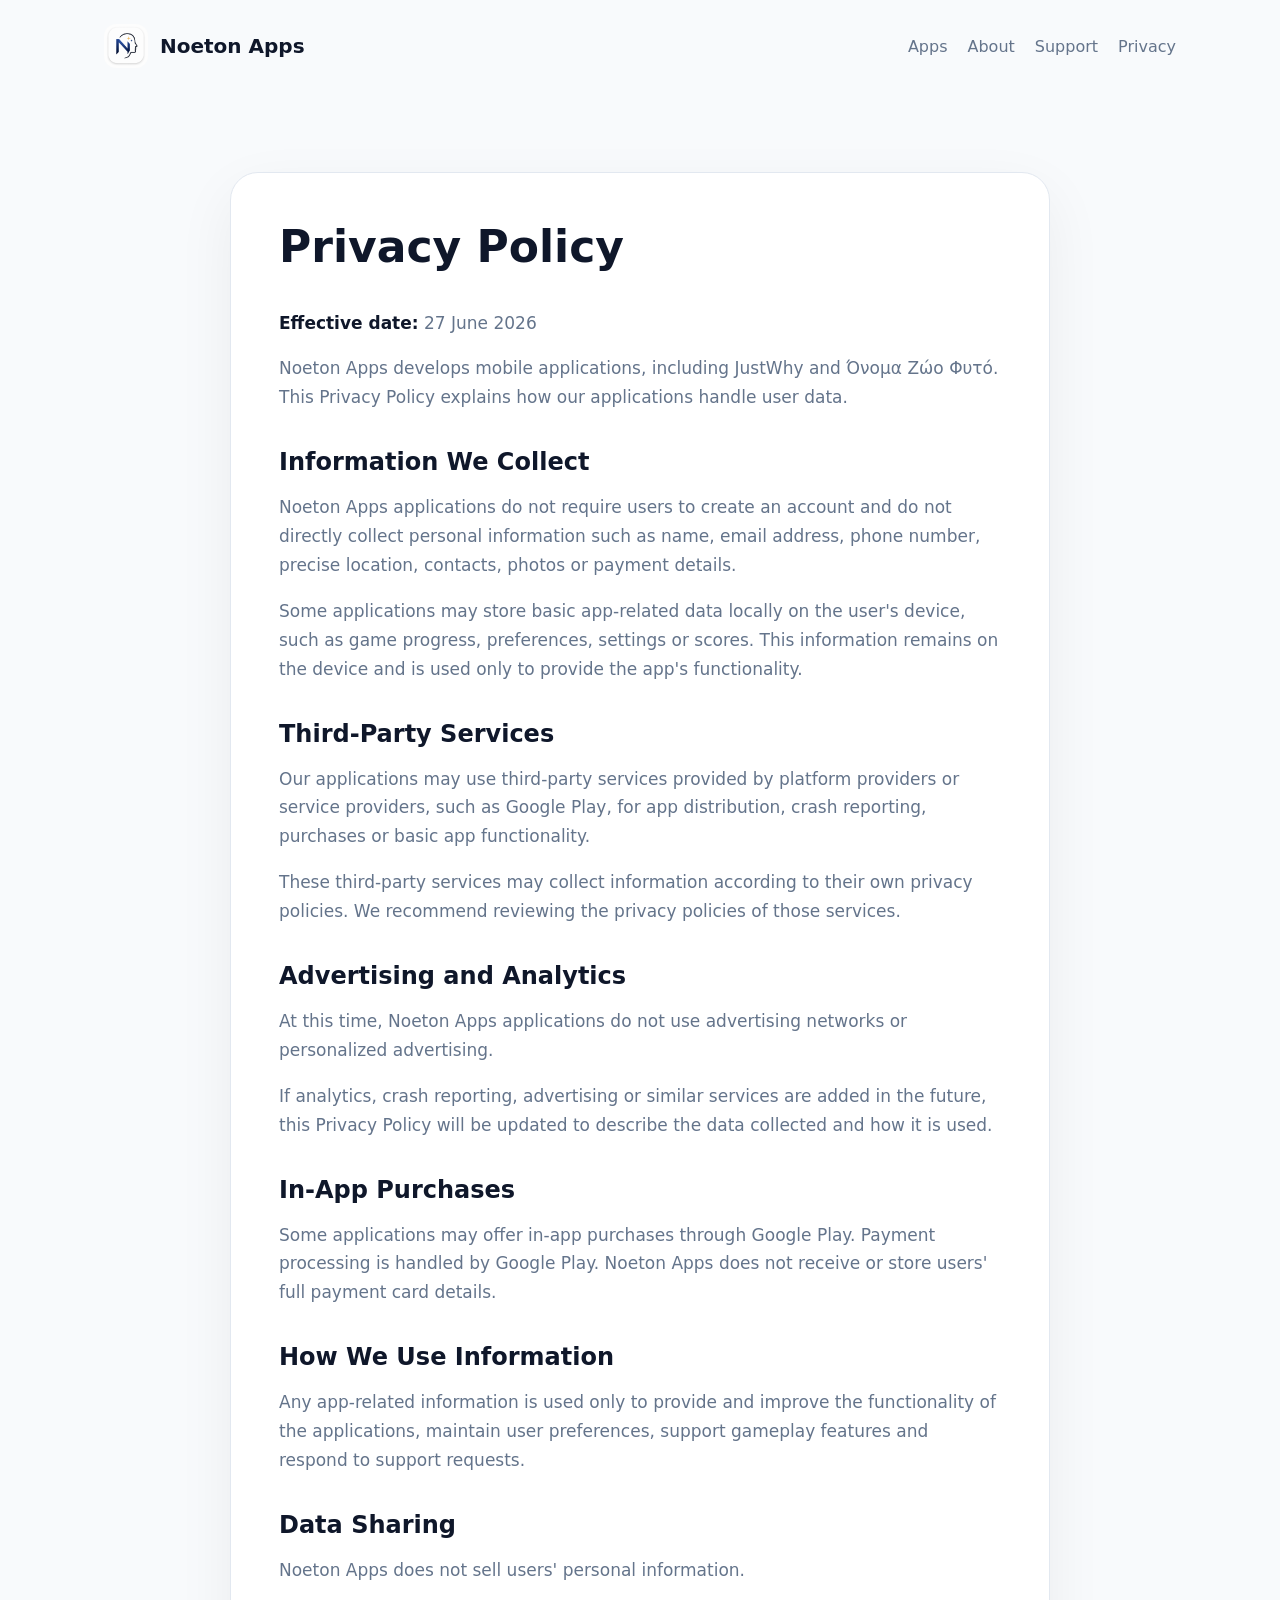
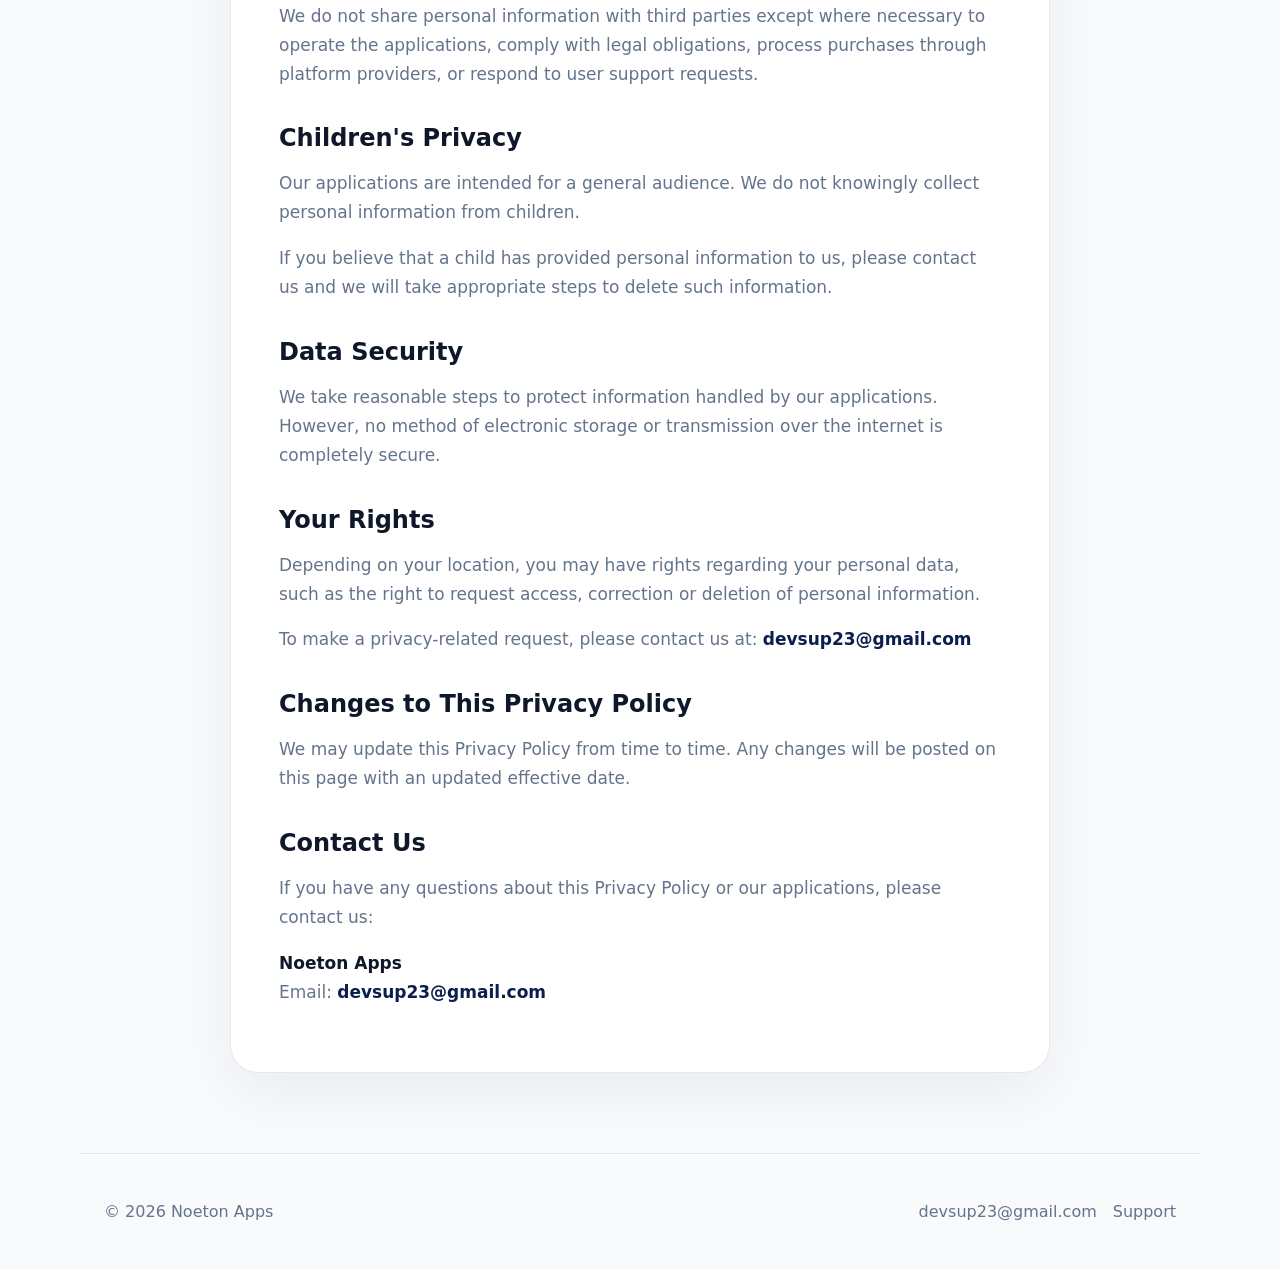
==== privacy.html @ cc123262 "Initial Noeton Apps website" ====
<!DOCTYPE html>
<html lang="el">
<head>
  <meta charset="UTF-8" />
  <meta name="viewport" content="width=device-width, initial-scale=1.0" />

  <title>Privacy Policy - Noeton Apps</title>
  <meta name="description" content="Privacy Policy for Noeton Apps applications." />

  <link rel="stylesheet" href="css/style.css" />
</head>
<body>

  <header class="site-header">
    <a class="brand" href="index.html">
      <img src="images/noeton-icon.png" alt="Noeton Apps logo" class="brand-logo">
      <span>Noeton Apps</span>
    </a>

    <nav>
      <a href="index.html#apps">Apps</a>
      <a href="index.html#about">About</a>
      <a href="support.html">Support</a>
      <a href="privacy.html">Privacy</a>
    </nav>
  </header>

  <main>
    <section class="section page-content">
      <h1>Privacy Policy</h1>

      <p><strong>Effective date:</strong> 27 June 2026</p>

      <p>
        Noeton Apps develops mobile applications, including JustWhy and Όνομα Ζώο Φυτό.
        This Privacy Policy explains how our applications handle user data.
      </p>

      <h2>Information We Collect</h2>

      <p>
        Noeton Apps applications do not require users to create an account and do not directly
        collect personal information such as name, email address, phone number, precise location,
        contacts, photos or payment details.
      </p>

      <p>
        Some applications may store basic app-related data locally on the user's device, such as
        game progress, preferences, settings or scores. This information remains on the device
        and is used only to provide the app's functionality.
      </p>

      <h2>Third-Party Services</h2>

      <p>
        Our applications may use third-party services provided by platform providers or service
        providers, such as Google Play, for app distribution, crash reporting, purchases or basic
        app functionality.
      </p>

      <p>
        These third-party services may collect information according to their own privacy policies.
        We recommend reviewing the privacy policies of those services.
      </p>

      <h2>Advertising and Analytics</h2>

      <p>
        At this time, Noeton Apps applications do not use advertising networks or personalized
        advertising.
      </p>

      <p>
        If analytics, crash reporting, advertising or similar services are added in the future,
        this Privacy Policy will be updated to describe the data collected and how it is used.
      </p>

      <h2>In-App Purchases</h2>

      <p>
        Some applications may offer in-app purchases through Google Play. Payment processing is
        handled by Google Play. Noeton Apps does not receive or store users' full payment card
        details.
      </p>

      <h2>How We Use Information</h2>

      <p>
        Any app-related information is used only to provide and improve the functionality of the
        applications, maintain user preferences, support gameplay features and respond to support
        requests.
      </p>

      <h2>Data Sharing</h2>

      <p>
        Noeton Apps does not sell users' personal information.
      </p>

      <p>
        We do not share personal information with third parties except where necessary to operate
        the applications, comply with legal obligations, process purchases through platform providers,
        or respond to user support requests.
      </p>

      <h2>Children's Privacy</h2>

      <p>
        Our applications are intended for a general audience. We do not knowingly collect personal
        information from children.
      </p>

      <p>
        If you believe that a child has provided personal information to us, please contact us and
        we will take appropriate steps to delete such information.
      </p>

      <h2>Data Security</h2>

      <p>
        We take reasonable steps to protect information handled by our applications. However, no
        method of electronic storage or transmission over the internet is completely secure.
      </p>

      <h2>Your Rights</h2>

      <p>
        Depending on your location, you may have rights regarding your personal data, such as the
        right to request access, correction or deletion of personal information.
      </p>

      <p>
        To make a privacy-related request, please contact us at:
        <a class="text-link" href="mailto:devsup23@gmail.com">devsup23@gmail.com</a>
      </p>

      <h2>Changes to This Privacy Policy</h2>

      <p>
        We may update this Privacy Policy from time to time. Any changes will be posted on this
        page with an updated effective date.
      </p>

      <h2>Contact Us</h2>

      <p>
        If you have any questions about this Privacy Policy or our applications, please contact us:
      </p>

      <p>
        <strong>Noeton Apps</strong><br>
        Email: <a class="text-link" href="mailto:devsup23@gmail.com">devsup23@gmail.com</a>
      </p>
    </section>
  </main>

  <footer>
    <p>© 2026 Noeton Apps</p>
    <p>
      <a href="mailto:devsup23@gmail.com">devsup23@gmail.com</a>
      <a href="support.html">Support</a>
    </p>
  </footer>

</body>
</html>
---- css/style.css ----
:root {
  --bg: #f8fafc;
  --text: #0f172a;
  --muted: #64748b;
  --card: #ffffff;
  --primary: #0b1f4d;
  --accent: #f4b740;
  --border: #e2e8f0;
}

* {
  box-sizing: border-box;
}

body {
  margin: 0;
  font-family: Inter, system-ui, -apple-system, BlinkMacSystemFont, "Segoe UI", sans-serif;
  background: var(--bg);
  color: var(--text);
}

.site-header {
  max-width: 1120px;
  margin: 0 auto;
  padding: 24px;
  display: flex;
  align-items: center;
  justify-content: space-between;
}

.brand {
  display: flex;
  align-items: center;
  gap: 12px;
  font-weight: 700;
  font-size: 20px;
}

.brand {
  display: flex;
  align-items: center;
  gap: 12px;
  font-weight: 700;
  font-size: 20px;
  color: var(--text);
  text-decoration: none;
}

.brand-logo {
  width: 44px;
  height: 44px;
  border-radius: 12px;
  object-fit: cover;
  display: block;
}

nav {
  display: flex;
  gap: 20px;
}

nav a,
footer a {
  color: var(--muted);
  text-decoration: none;
  font-weight: 500;
}

.hero {
  max-width: 900px;
  margin: 80px auto;
  padding: 0 24px;
  text-align: center;
}

.eyebrow {
  color: var(--primary);
  font-weight: 700;
  letter-spacing: 0.08em;
  text-transform: uppercase;
  font-size: 13px;
}

.hero h1 {
  font-size: clamp(42px, 7vw, 76px);
  line-height: 1;
  margin: 16px 0;
}

.hero p {
  max-width: 680px;
  margin: 0 auto;
  color: var(--muted);
  font-size: 20px;
  line-height: 1.6;
}

.hero-actions {
  margin-top: 32px;
  display: flex;
  justify-content: center;
  gap: 16px;
}

.button {
  padding: 14px 22px;
  border-radius: 999px;
  text-decoration: none;
  font-weight: 700;
}

.button.primary {
  background: var(--primary);
  color: white;
}

.button.secondary {
  border: 1px solid var(--border);
  color: var(--text);
  background: white;
}

.section {
  max-width: 1120px;
  margin: 80px auto;
  padding: 0 24px;
}

.section h2 {
  font-size: 36px;
  margin-bottom: 24px;
}

.app-grid {
  display: grid;
  grid-template-columns: repeat(2, 1fr);
  gap: 24px;
}

.app-card {
  background: var(--card);
  border: 1px solid var(--border);
  border-radius: 28px;
  padding: 32px;
  box-shadow: 0 20px 60px rgba(15, 23, 42, 0.06);
}

.app-card h3 {
  font-size: 28px;
  margin: 0 0 12px;
}

.app-card p {
  color: var(--muted);
  line-height: 1.6;
}

.badge {
  display: inline-block;
  margin-top: 16px;
  padding: 8px 12px;
  border-radius: 999px;
  background: #fff7e6;
  color: #8a5a00;
  font-weight: 700;
}

.text-link {
  color: var(--primary);
  font-weight: 700;
  text-decoration: none;
}

.about {
  text-align: center;
}

.about p {
  max-width: 720px;
  margin: 0 auto;
  color: var(--muted);
  font-size: 18px;
  line-height: 1.7;
}

footer {
  max-width: 1120px;
  margin: 80px auto 0;
  padding: 32px 24px;
  border-top: 1px solid var(--border);
  display: flex;
  justify-content: space-between;
  color: var(--muted);
}

footer p {
  display: flex;
  gap: 16px;
}

@media (max-width: 760px) {
  .site-header,
  footer {
    flex-direction: column;
    gap: 20px;
  }

  nav {
    flex-wrap: wrap;
    justify-content: center;
  }

  .app-grid {
    grid-template-columns: 1fr;
  }

  .hero {
    margin: 48px auto;
  }
}

.page-content {
  max-width: 820px;
  background: var(--card);
  border: 1px solid var(--border);
  border-radius: 28px;
  padding: 48px;
  box-shadow: 0 20px 60px rgba(15, 23, 42, 0.06);
}

.page-content h1 {
  font-size: 44px;
  margin-top: 0;
}

.page-content h2 {
  font-size: 24px;
  margin-top: 36px;
  margin-bottom: 12px;
}

.page-content p,
.page-content li {
  color: var(--muted);
  font-size: 17px;
  line-height: 1.7;
}

.page-content strong {
  color: var(--text);
}

@media (max-width: 760px) {
  .page-content {
    padding: 28px;
  }

  .page-content h1 {
    font-size: 34px;
  }
}

.app-icon {
  width: 120px;
  height: 120px;
  border-radius: 28px;
  object-fit: cover;
  display: block;
  margin-bottom: 28px;
  box-shadow: 0 18px 45px rgba(15, 23, 42, 0.16);
}
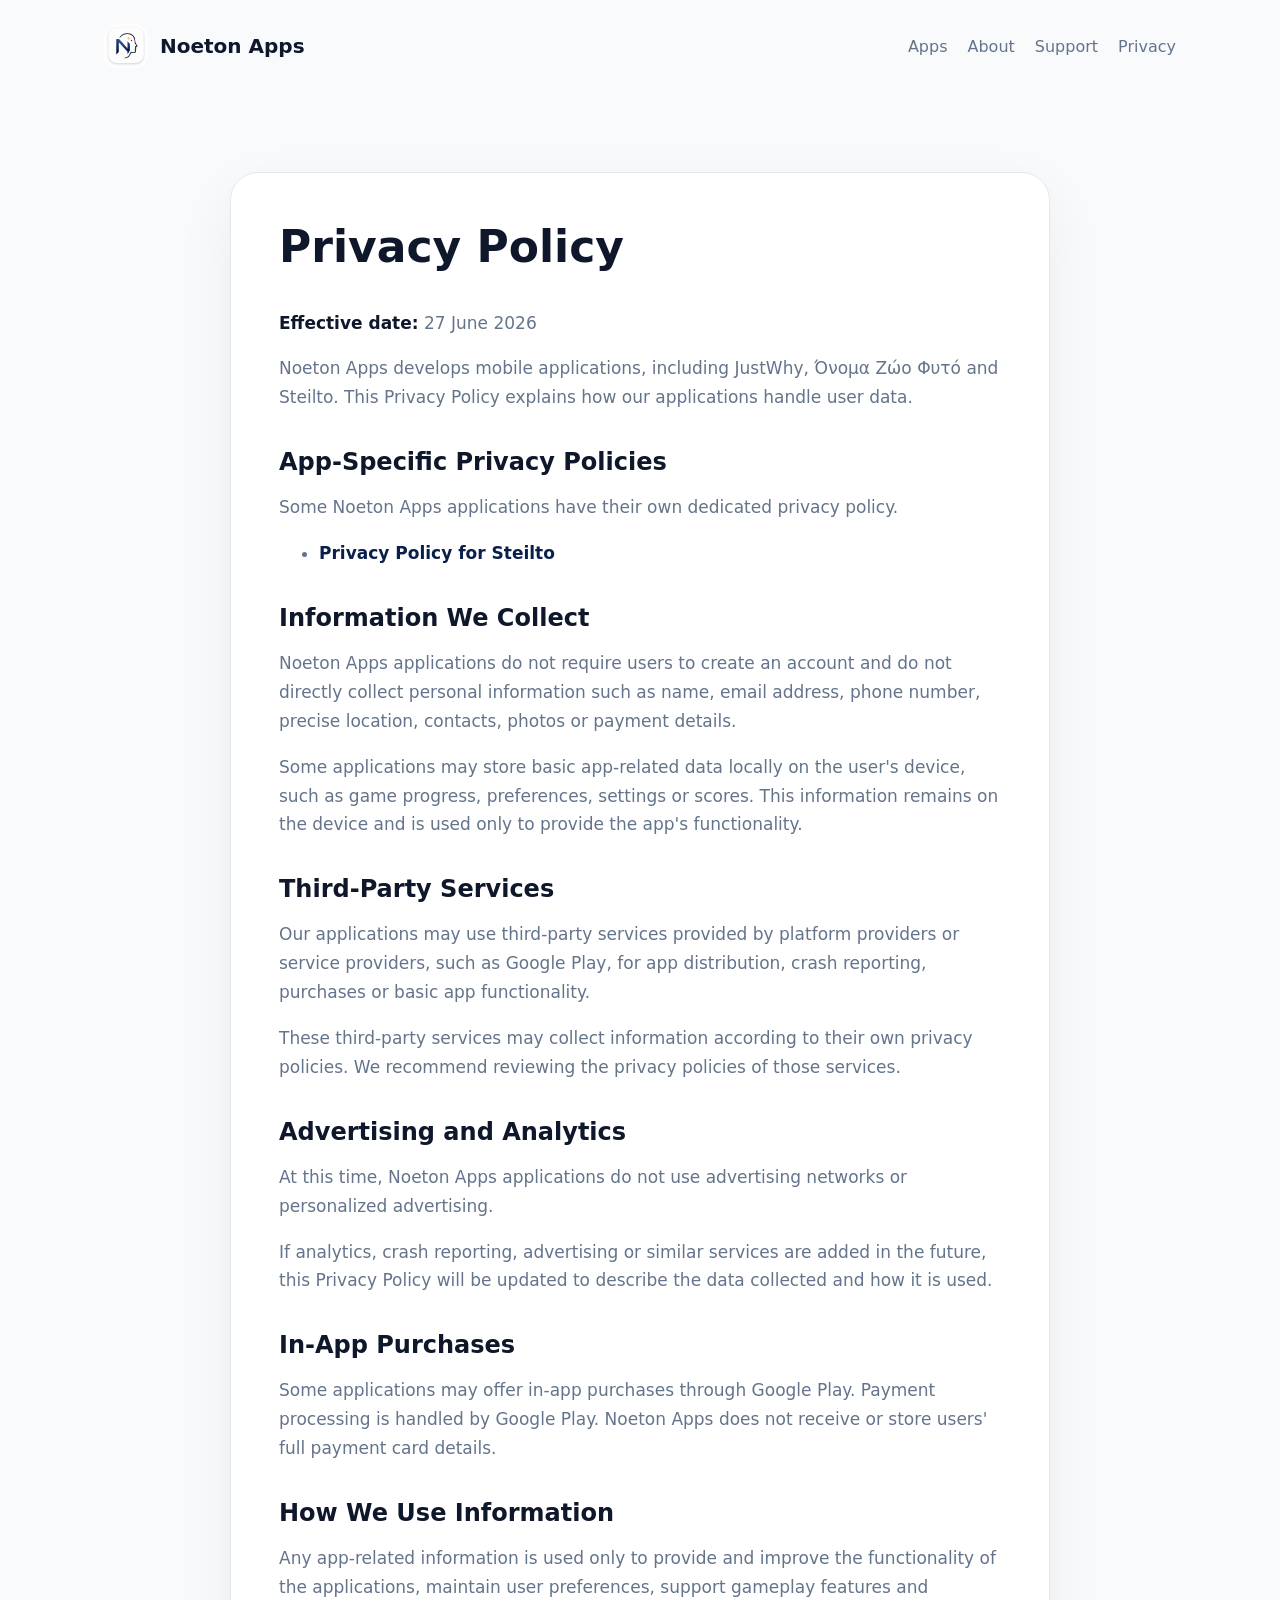
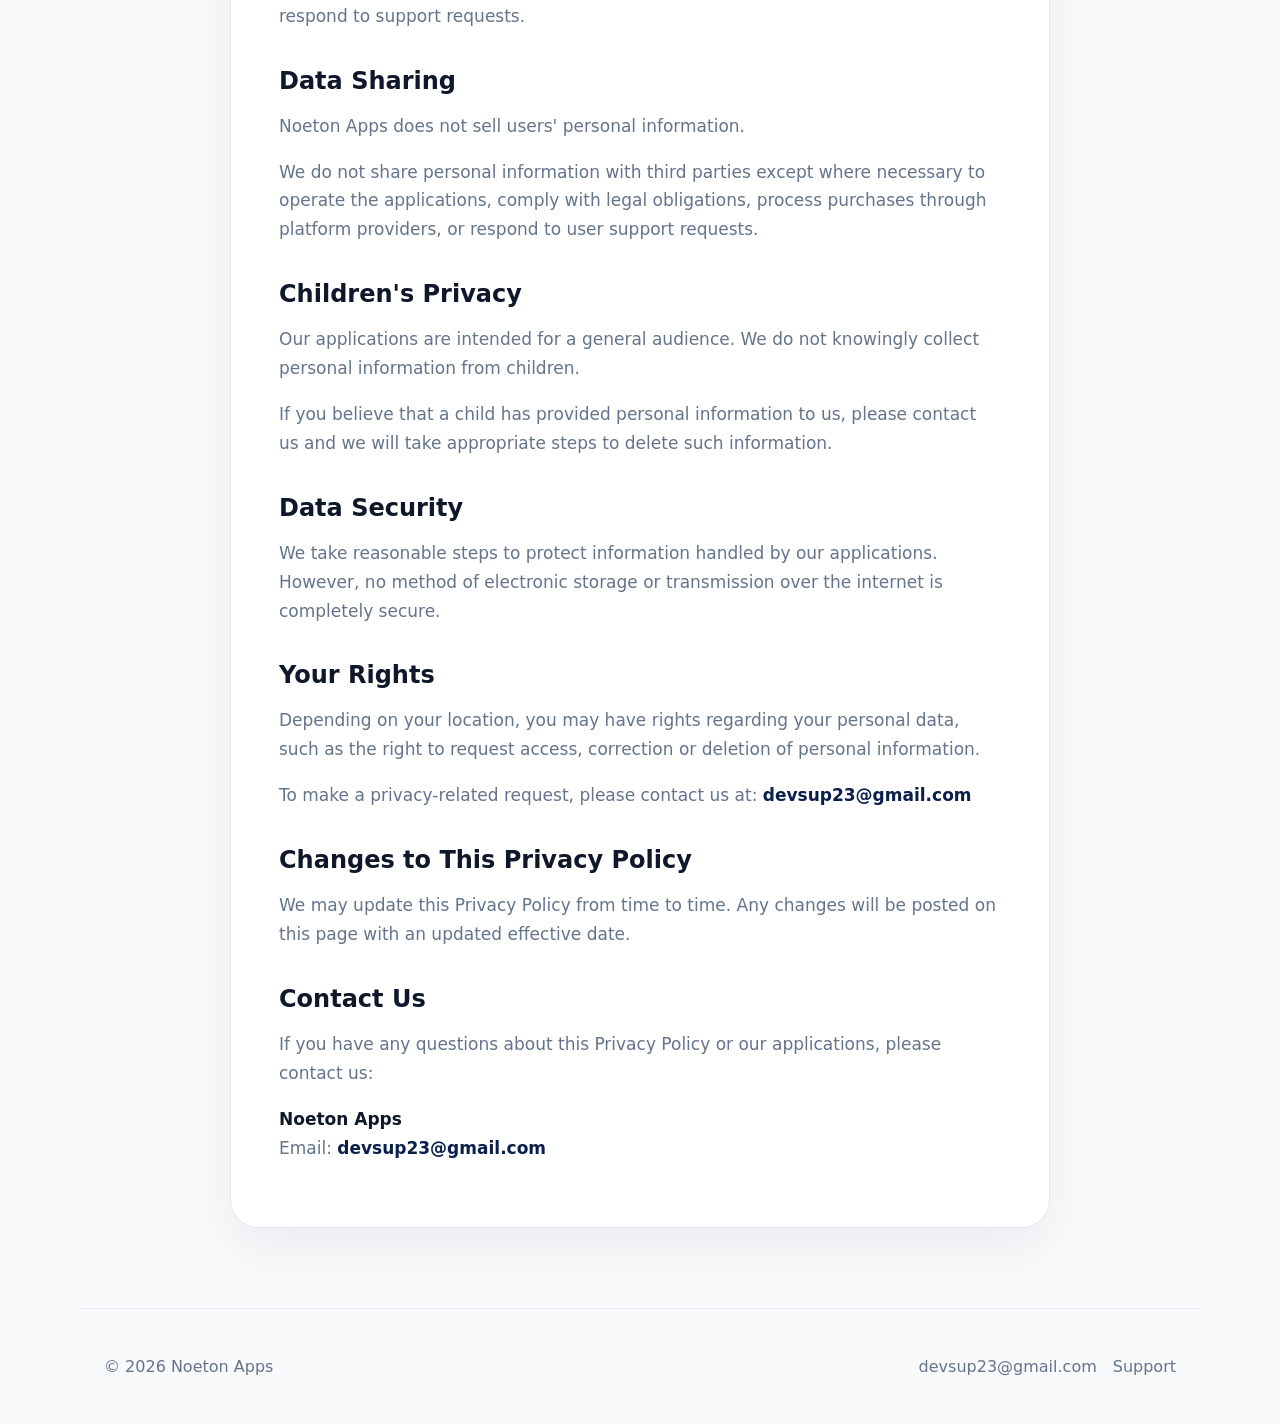
==== commit 07d0236e: "Add Steilto privacy policy link" ====
--- a/privacy.html
+++ b/privacy.html
@@ -32,9 +32,23 @@
       <p><strong>Effective date:</strong> 27 June 2026</p>
 
       <p>
-        Noeton Apps develops mobile applications, including JustWhy and Όνομα Ζώο Φυτό.
+        Noeton Apps develops mobile applications, including JustWhy, Όνομα Ζώο Φυτό and Steilto.
         This Privacy Policy explains how our applications handle user data.
       </p>
+	  
+	  <h2>App-Specific Privacy Policies</h2>
+	  
+	  <p>
+		 Some Noeton Apps applications have their own dedicated privacy policy.
+	  </p>
+
+		<ul>
+		  <li>
+			<a class="text-link" href="privacy-steilto.html">
+			  Privacy Policy for Steilto
+			</a>
+		  </li>
+		</ul>
 
       <h2>Information We Collect</h2>
 
--- a/css/style.css
+++ b/css/style.css
@@ -268,4 +268,19 @@
   display: block;
   margin-bottom: 28px;
   box-shadow: 0 18px 45px rgba(15, 23, 42, 0.16);
+}
+
+.featured-app {
+  position: relative;
+}
+
+.app-features {
+  margin: 18px 0 22px;
+  padding-left: 20px;
+}
+
+.app-features li {
+  color: var(--muted);
+  line-height: 1.7;
+  margin-bottom: 6px;
 }
